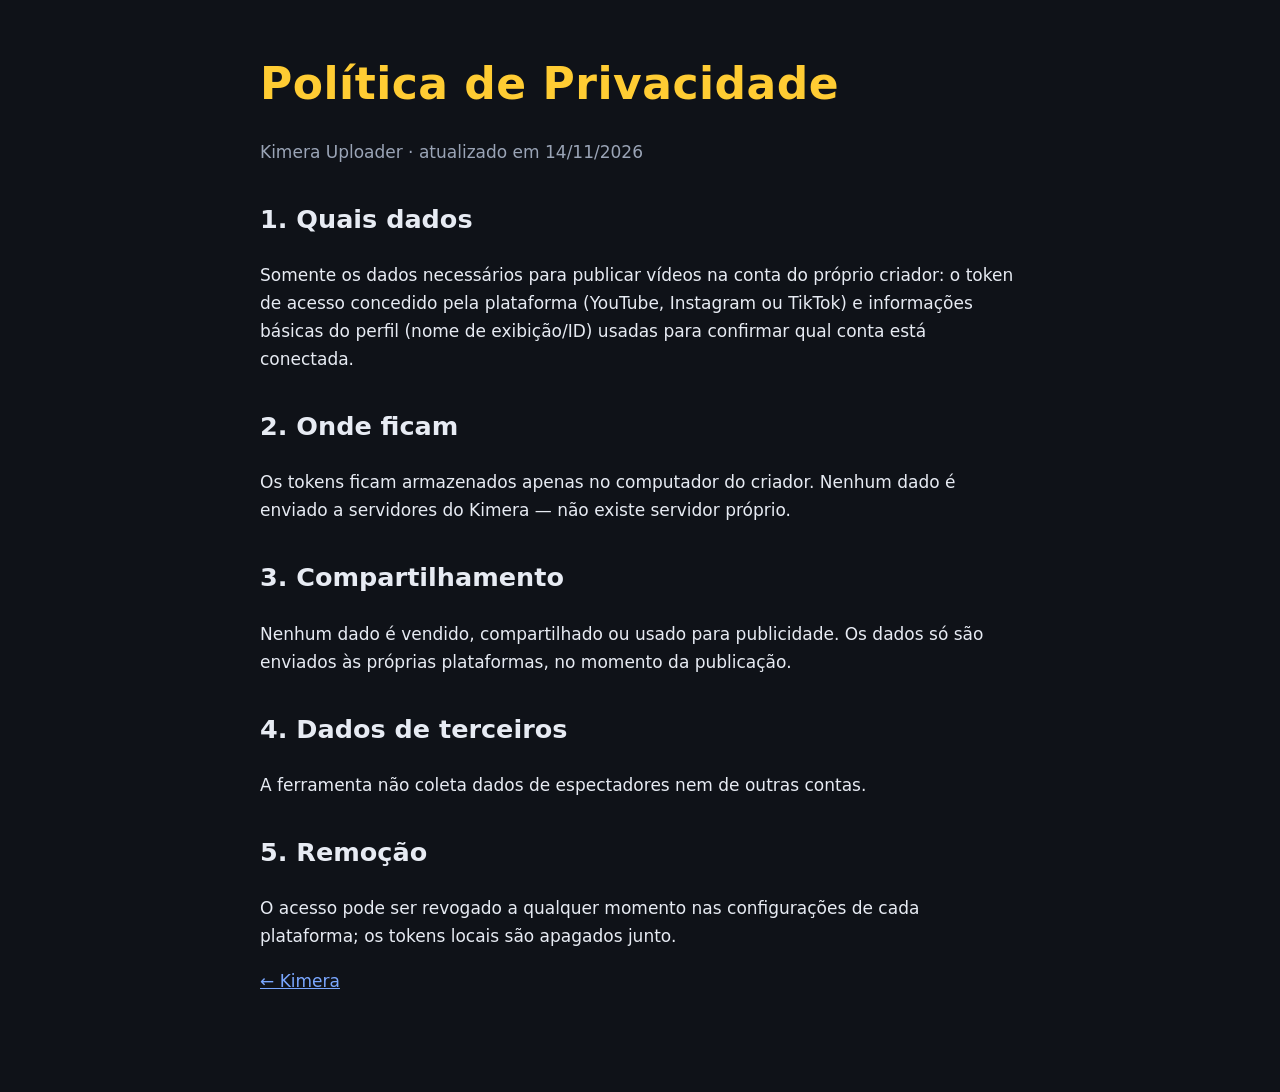
==== privacidade.html @ 4a2ddcfa "Site do Kimera: início, termos de serviço e política de privacidade" ====
<!doctype html><html lang="pt-BR"><head><meta charset="utf-8"><meta name="viewport" content="width=device-width,initial-scale=1">
<title>Política de Privacidade — Kimera</title><link rel="stylesheet" href="estilo.css"></head><body><main>
<h1>Política de Privacidade</h1><p class="sub">Kimera Uploader · atualizado em 14/11/2026</p>
<h2>1. Quais dados</h2><p>Somente os dados necessários para publicar vídeos na conta do próprio criador: o token de acesso concedido pela plataforma (YouTube, Instagram ou TikTok) e informações básicas do perfil (nome de exibição/ID) usadas para confirmar qual conta está conectada.</p>
<h2>2. Onde ficam</h2><p>Os tokens ficam armazenados apenas no computador do criador. Nenhum dado é enviado a servidores do Kimera — não existe servidor próprio.</p>
<h2>3. Compartilhamento</h2><p>Nenhum dado é vendido, compartilhado ou usado para publicidade. Os dados só são enviados às próprias plataformas, no momento da publicação.</p>
<h2>4. Dados de terceiros</h2><p>A ferramenta não coleta dados de espectadores nem de outras contas.</p>
<h2>5. Remoção</h2><p>O acesso pode ser revogado a qualquer momento nas configurações de cada plataforma; os tokens locais são apagados junto.</p>
<p><a href="index.html">← Kimera</a></p></main></body></html>
---- estilo.css ----
:root{--f:#0f1218;--t:#e7ebf3;--s:#9aa4b6;--a:#ffcc33}
body{margin:0;background:var(--f);color:var(--t);font:17px/1.65 system-ui,Segoe UI,Roboto,sans-serif}
main{max-width:760px;margin:0 auto;padding:48px 20px 80px}
h1{font-size:44px;margin:0;color:var(--a);letter-spacing:.5px}h2{margin-top:32px}
a{color:#7aa7ff}.sub{color:var(--s)}nav a{margin-right:16px}
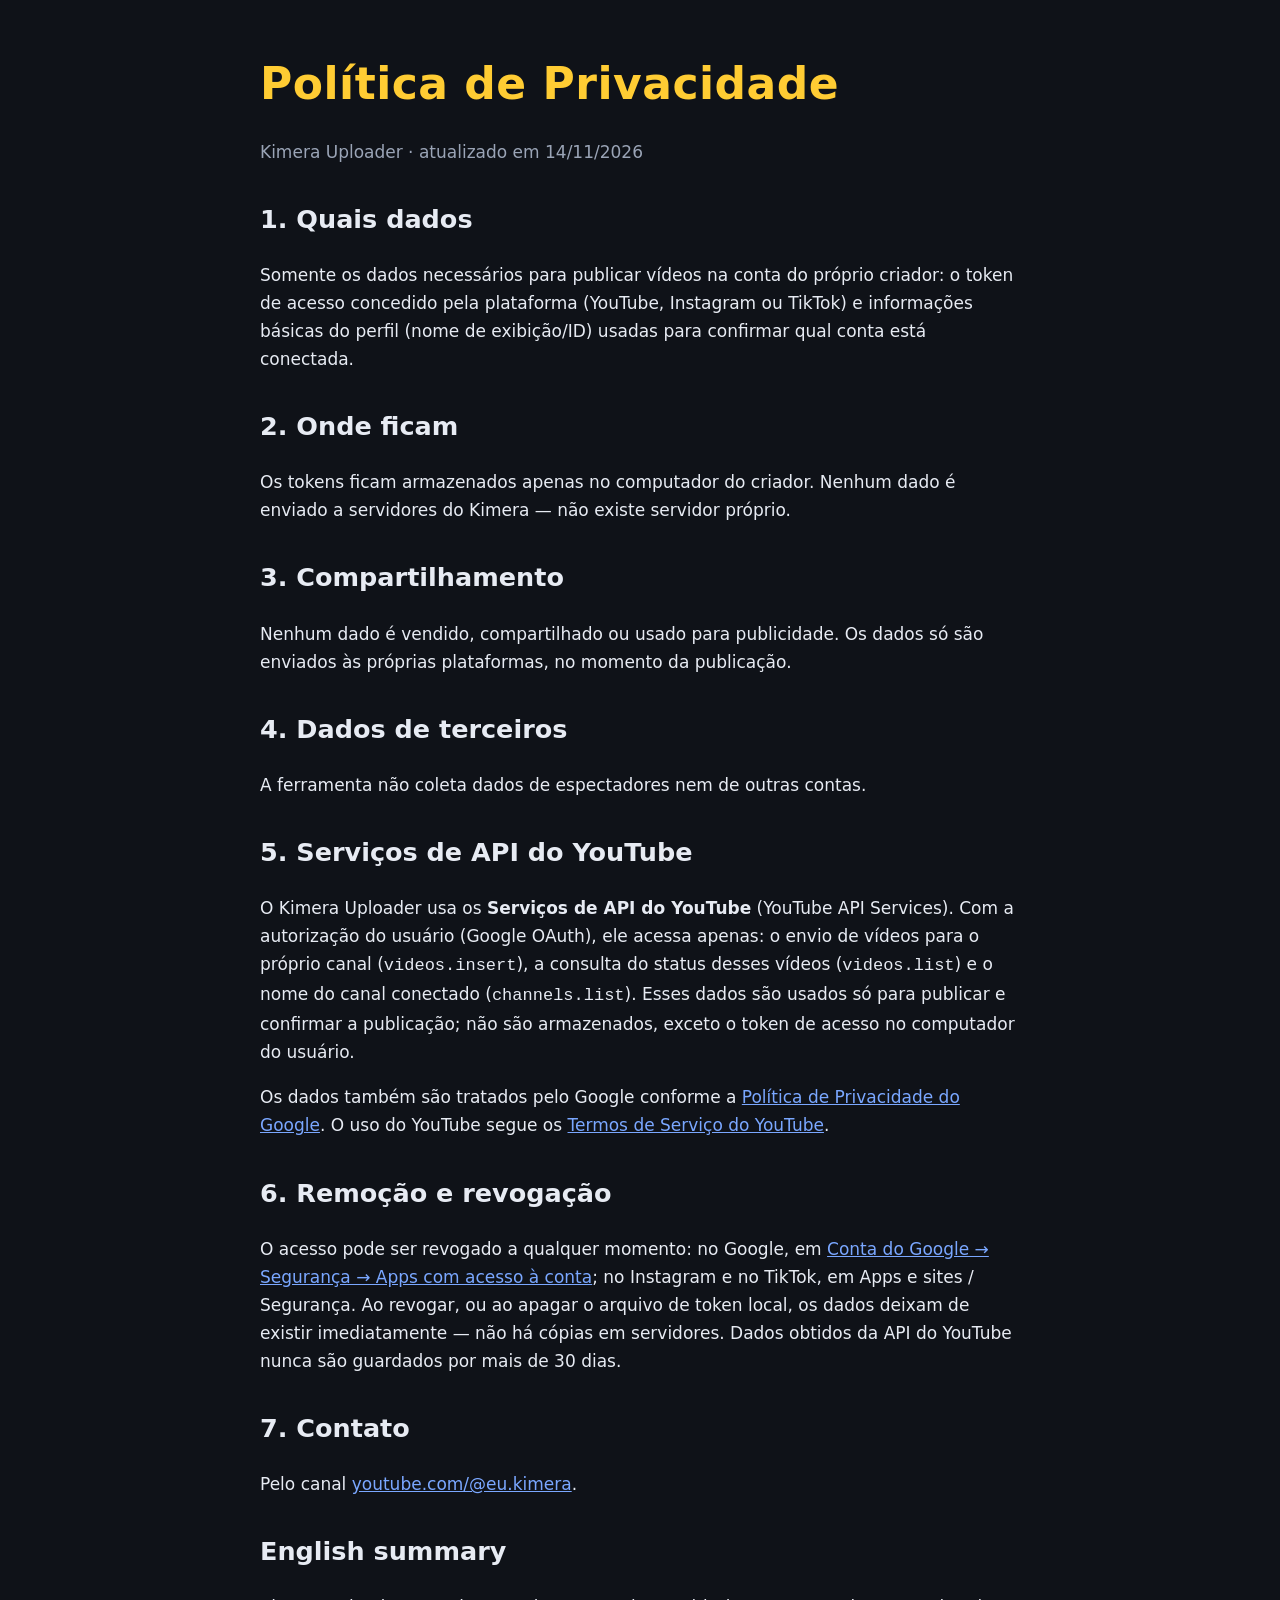
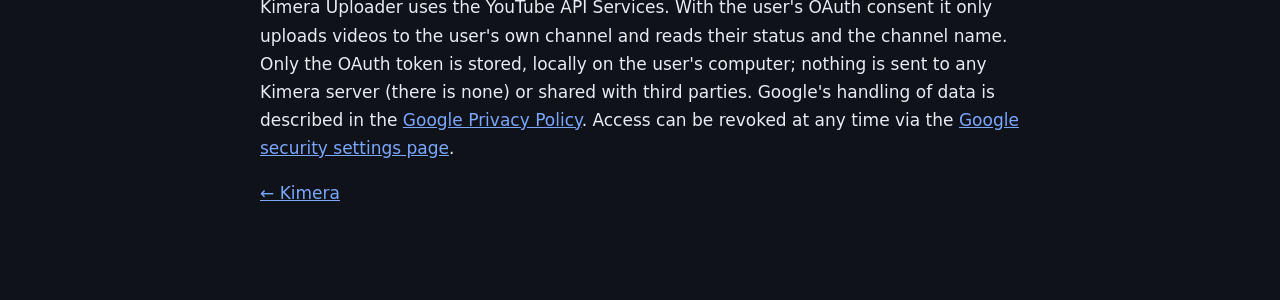
==== commit 058690a5: "Seções dos Serviços de API do YouTube (privacidade, termos e página inicial)" ====
--- a/privacidade.html
+++ b/privacidade.html
@@ -5,5 +5,9 @@
 <h2>2. Onde ficam</h2><p>Os tokens ficam armazenados apenas no computador do criador. Nenhum dado é enviado a servidores do Kimera — não existe servidor próprio.</p>
 <h2>3. Compartilhamento</h2><p>Nenhum dado é vendido, compartilhado ou usado para publicidade. Os dados só são enviados às próprias plataformas, no momento da publicação.</p>
 <h2>4. Dados de terceiros</h2><p>A ferramenta não coleta dados de espectadores nem de outras contas.</p>
-<h2>5. Remoção</h2><p>O acesso pode ser revogado a qualquer momento nas configurações de cada plataforma; os tokens locais são apagados junto.</p>
+<h2>5. Serviços de API do YouTube</h2><p>O Kimera Uploader usa os <b>Serviços de API do YouTube</b> (YouTube API Services). Com a autorização do usuário (Google OAuth), ele acessa apenas: o envio de vídeos para o próprio canal (<code>videos.insert</code>), a consulta do status desses vídeos (<code>videos.list</code>) e o nome do canal conectado (<code>channels.list</code>). Esses dados são usados só para publicar e confirmar a publicação; não são armazenados, exceto o token de acesso no computador do usuário.</p>
+<p>Os dados também são tratados pelo Google conforme a <a href="https://policies.google.com/privacy">Política de Privacidade do Google</a>. O uso do YouTube segue os <a href="https://www.youtube.com/t/terms">Termos de Serviço do YouTube</a>.</p>
+<h2>6. Remoção e revogação</h2><p>O acesso pode ser revogado a qualquer momento: no Google, em <a href="https://security.google.com/settings/security/permissions">Conta do Google → Segurança → Apps com acesso à conta</a>; no Instagram e no TikTok, em Apps e sites / Segurança. Ao revogar, ou ao apagar o arquivo de token local, os dados deixam de existir imediatamente — não há cópias em servidores. Dados obtidos da API do YouTube nunca são guardados por mais de 30 dias.</p>
+<h2>7. Contato</h2><p>Pelo canal <a href="https://www.youtube.com/@eu.kimera">youtube.com/@eu.kimera</a>.</p>
+<h2>English summary</h2><p>Kimera Uploader uses the YouTube API Services. With the user's OAuth consent it only uploads videos to the user's own channel and reads their status and the channel name. Only the OAuth token is stored, locally on the user's computer; nothing is sent to any Kimera server (there is none) or shared with third parties. Google's handling of data is described in the <a href="https://policies.google.com/privacy">Google Privacy Policy</a>. Access can be revoked at any time via the <a href="https://security.google.com/settings/security/permissions">Google security settings page</a>.</p>
 <p><a href="index.html">← Kimera</a></p></main></body></html>
--- a/estilo.css
+++ b/estilo.css
@@ -3,3 +3,5 @@
 main{max-width:760px;margin:0 auto;padding:48px 20px 80px}
 h1{font-size:44px;margin:0;color:var(--a);letter-spacing:.5px}h2{margin-top:32px}
 a{color:#7aa7ff}.sub{color:var(--s)}nav a{margin-right:16px}
+.yt{display:inline-flex;align-items:center;gap:6px;font-weight:700;color:#fff}.yt .play{background:#f00;color:#fff;border-radius:7px;padding:0 9px;font-size:13px;line-height:22px}
+.canal{margin:18px 0}.nota{background:#1a2030;border-left:4px solid #f00;padding:12px 16px;border-radius:6px}
